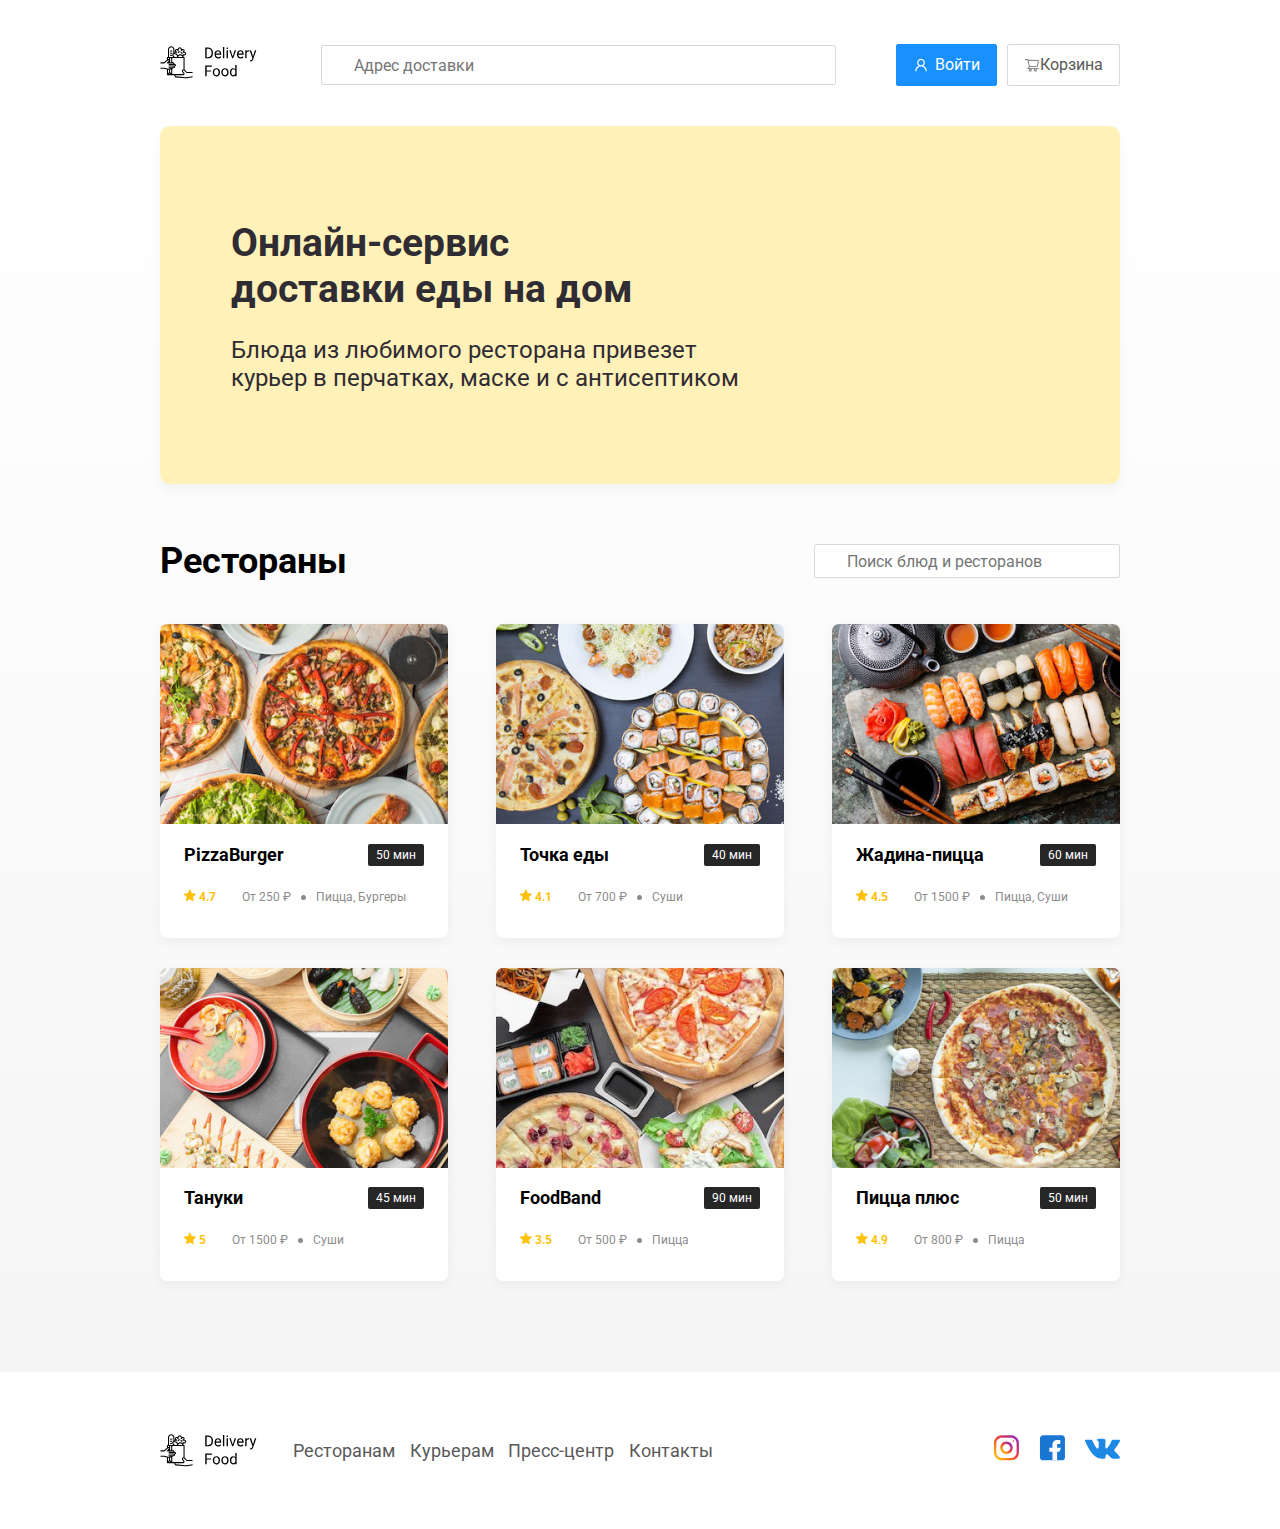
==== index.html @ aba54b5c "Add files via upload" ====
<!DOCTYPE html>
<html lang="ru">
<head>
    <meta charset="UTF-8">
    <meta name="viewport" content="width=device-width, initial-scale=1.0">
    <title>Delivery food - доставка еды</title>
    <link href="https://fonts.googleapis.com/css2?family=Roboto:wght@400;700&display=swap" rel="stylesheet">
    <link rel="stylesheet" href="css/normalize.css">
    <link rel="stylesheet" href="css/animate.css">
    <link rel="stylesheet" href="css/style.css">
</head>
<body class="animated fadeIn">
    <div class="container">
        <!-- Шапка -->
        <header class="header">
            <!-- Logo -->
            <a href="index.html">
                <img src="img\logo.svg" alt="Logo" class="logo" />
            </a>
            <!--  -->
            <input type="text" class="input input-address" placeholder="Адрес доставки" />
            <div class="buttons">
                <button class="button button-primary">
                    <img src="img/user.svg" alt="User-icon" class="button-icon" />
                    <span class="button-text">Войти</span>
                </button>
                <button class="button" id="cart-button">
                    <img src="img/shopping card.svg" alt="shopping-icon" />
                    <span class="button-text">Корзина</span>
                </button>
            </div>
        </header>
    </div>

    <main class="main">
        <div class="container">
            <section class="promo">
                <h1 class="promo-title">Онлайн-сервис<br />доставки еды на дом</h1>
                <p class="promo-text">Блюда из любимого ресторана привезет курьер в перчатках, маске и с антисептиком</p>
            </section>
            <section class="restaraunt">
                <div class="section-heading">
                    <h2 class="section-title">Рестораны</h2>
                    <input type="text" class="input input-search" placeholder="Поиск блюд и ресторанов" />
                </div>
                <div class="cards">
                        <a href="restaraunt-PizzaBurger.html" class="card">
                            <img src="img/card1.jpg" alt="image" class="card-image" />
                            <div class="card-text">
                                <div class="card-heading">
                                    <h3 class="card-title">PizzaBurger</h3>
                                    <span class="card-tag tag"> 50 мин</span>
                                </div>
                                <div class="card-info">
                                    <div class="rating"><img src="img/star.svg" alt="star" class="rating-star-icon" /> 4.7</div>
                                    <div class="price">От 250 ₽</div>
                                    <div class="category">Пицца, Бургеры</div>
                                </div>
                            </div>
                        </a>


                        <a href="restaraunt-PizzaBurger.html" class="card">
                            <img src="img/card2.jpg" alt="image" class="card-image" />
                            <div class="card-text">
                                <div class="card-heading">
                                    <h3 class="card-title">Точка еды</h3>
                                    <span class="card-tag tag"> 40 мин</span>
                                </div>
                                <div class="card-info">
                                    <div class="rating"><img src="img/star.svg" alt="star" class="rating-star-icon" /> 4.1</div>
                                    <div class="price">От 700 ₽</div>
                                    <div class="category">Суши</div>
                                </div>
                            </div>
                        </a>


                        <a href="restaraunt-PizzaBurger.html" class="card">
                            <img src="img/card3.jpg" alt="image" class="card-image" />
                            <div class="card-text">
                                <div class="card-heading">
                                    <h3 class="card-title">Жадина-пицца</h3>
                                    <span class="card-tag tag"> 60 мин</span>
                                </div>
                                <div class="card-info">
                                    <div class="rating"><img src="img/star.svg" alt="star" class="rating-star-icon" /> 4.5</div>
                                    <div class="price">От 1500 ₽</div>
                                    <div class="category">Пицца, Суши</div>
                                </div>
                            </div>
                        </a>



                        <a href="restaraunt-Tanuki.html.html" class="card">
                            <img src="img/card4.jpg" alt="image" class="card-image" />
                            <div class="card-text">
                                <div class="card-heading">
                                    <h3 class="card-title">Тануки</h3>
                                    <span class="card-tag tag"> 45 мин</span>
                                </div>
                                <div class="card-info">
                                    <div class="rating"><img src="img/star.svg" alt="star" class="rating-star-icon" /> 5</div>
                                    <div class="price">От 1500 ₽</div>
                                    <div class="category">Суши</div>
                                </div>
                            </div>
                        </a>



                        <a href="restaraunt-PizzaBurger.html" class="card">
                            <img src="img/card5.jpg" alt="image" class="card-image" />
                            <div class="card-text">
                                <div class="card-heading">
                                    <h3 class="card-title">FoodBand</h3>
                                    <span class="card-tag tag"> 90 мин</span>
                                </div>
                                <div class="card-info">
                                    <div class="rating"><img src="img/star.svg" alt="star" class="rating-star-icon" /> 3.5</div>
                                    <div class="price">От 500 ₽</div>
                                    <div class="category">Пицца</div>
                                </div>
                            </div>
                        </a>



                        <a href="restaraunt-PizzaBurger.html" class="card">
                            <img src="img/card6.jpg" alt="image" class="card-image" />
                            <div class="card-text">
                                <div class="card-heading">
                                    <h3 class="card-title">Пицца плюс</h3>
                                    <span class="card-tag tag"> 50 мин</span>
                                </div>
                                <div class="card-info">
                                    <div class="rating">
                                    <img src="img/star.svg" alt="star" class="rating-star-icon" /> 4.9</div>
                                    <div class="price">От 800 ₽</div>
                                    <div class="category">Пицца</div>
                                </div>
                            </div>
                        </a>


                </div>
            </section>
        </div>
    </main>
    <div class="container">
        <footer class="footer">
                <div class="info-footer">
                    <img src="img/logo.svg" alt="logo" class="logo logo-footer" />
                    <nav class="footer-nav">
                        <ul class="description">
                            <li class="text-description"><a href="#" class="link">Ресторанам</a></li>
                            <li class="text-description"><a href="#" class="link">Курьерам</a></li>
                            <li class="text-description"><a href="#" class="link">Пресс-центр</a></li>
                            <li class="text-description"><a href="#" class="link">Контакты</a></li>
                        </ul>
                    </nav>
                </div>
                <div class="sociality">
                    <a href="#" class="link"><img src="img/instagram-icon.svg" alt="instagram" /></a>
                    <a href="#" class="link"><img src="img/facebook-icon.svg" alt="facebook" /></a>
                    <a href="#" class="link"><img src="img/vkontakte-icon.svg" alt="vkontakte" /></a>
                </div>
        </footer>
    </div>
    <div class="modal animated fadeIn">
        <div class="modal-shopping-card">
            <div class="modal-header">
                <h3 class="modal-title">Корзина</h3>
                <button class="close button-close">&times;</button>
            </div>
            <div class="modal-body">
                <div class="food-row">
                    <span class="food-name">Крабсбургер</span>
                    <strong class="food-price">250 ₽</strong>
                    <div class="food-counter">
                        <button class="counter-button">-</button>
                        <span class="counter">1</span>
                        <button class="counter-button">+</button>
                    </div>
                </div>
                <div class="food-row">
                    <span class="food-name">Крабсбургер</span>
                    <strong class="food-price">250 ₽</strong>
                    <div class="food-counter">
                        <button class="counter-button">-</button>
                        <span class="counter">1</span>
                        <button class="counter-button">+</button>
                    </div>
                </div>                <div class="food-row">
                    <span class="food-name">Крабсбургер</span>
                    <strong class="food-price">250 ₽</strong>
                    <div class="food-counter">
                        <button class="counter-button">-</button>
                        <span class="counter">1</span>
                        <button class="counter-button">+</button>
                    </div>
                </div>                <div class="food-row">
                    <span class="food-name">Крабсбургер</span>
                    <strong class="food-price">250 ₽</strong>
                    <div class="food-counter">
                        <button class="counter-button">-</button>
                        <span class="counter">1</span>
                        <button class="counter-button">+</button>
                    </div>
                </div>                <div class="food-row">
                    <span class="food-name">Крабсбургер</span>
                    <strong class="food-price">250 ₽</strong>
                    <div class="food-counter">
                        <button class="counter-button">-</button>
                        <span class="counter">1</span>
                        <button class="counter-button">+</button>
                    </div>
                </div>
            </div>
            <div class="modal-footer">
                <span class="cart-price">1250 ₽</span>
                <button class="button button-primary">Оформить заказ</button>
                <button class="button ">Отмена</button>
            </div>
        </div>
    </div>
    <script src="js/main.js"></script>
</body>
</html>
---- css/style.css ----
* { 
    box-sizing: border-box;
}
body {
    font-family: 'Roboto', sans-serif;
    padding-top: 44px;
}
.container {
    max-width: 1200px;
    margin: auto;
    align-items: center;
}
.header {
    display: flex;
    align-items: center;
    justify-content: space-between;
    margin-bottom: 40px;
}
input {
    background: #FFFFFF;
    border: 1px solid #d9d9d9;
    border-radius: 2px;
    background-repeat: no-repeat;
    background-position: left 11px center ;
    padding-left: 32px; 
    font-size: 16px;
    line-height: 24px;
}
.input-address {
    flex: 0.8;
    height: 40px;
    background-image: url(..img/home.svg);
}
.input-search {
    width: 306px;
    height: 34px;
    background-image: url(..img/search.svg);
    margin-left: auto;
}
.buttons{
    display: flex;
    align-items: center;
}
.button {
    display: flex;
    align-items: center;
    padding: 8px 16px;
    background: #FFFFFF;
    border: 1px solid #D9D9D9;
    box-sizing: border-box;
    box-shadow: 0px 0px 2px rgba(0, 0, 0, 0.0015);
    border-radius: 2px;
    font-size: 16px;
    line-height: 24px;
    color: #595959;
}
.button-primary {
    background: #1890FF;
    border-radius: 2px;
    border: 1px solid #1890ff;
    color: #ffffff;
    margin-right: 10px;
}
.button-icon {
    margin-right: 6px;
}
.promo {
    padding: 68px 71px;
    background: #FFF1B8 url(..img/promo-img.png) no-repeat 815px -5px / 375px;
    border-radius: 10px;
    box-shadow: 0px 7px 12px rgba(158, 158, 163, 0.1);
    margin-bottom: 56px;
}
.promo-title {
    font-style: normal;
    font-weight: bold;
    font-size: 39px;
    line-height: 46px;
    color: #302C34;
    margin-bottom: 15px;
}
.promo-text {
    font-style: normal;
    font-weight: normal;
    font-size: 24px;
    line-height: 28px;
    color: #302C34;
    max-width: 540px;
}
.main {
    padding-bottom: 61px;
    background: linear-gradient(180deg, rgba(245, 245, 245, 0) 1.04%, #F5F5F5 100%)
}
.section-heading {
    display: flex;
    align-items: center;
    margin-bottom: 42px;
}
.section-title {
    margin: 0px;
    font-style: normal;
    font-weight: bold;
    font-size: 36px;
    line-height: 42px;
    color: #000000;
    margin-right: 30px;
}
.cards {
    display: flex;
    flex-wrap: wrap;
    align-items:flex-start;
    justify-content: space-between;
}
.card {
    background: #FFFFFF;
    box-shadow: 0px 4px 12px rgba(0, 0, 0, 0.05);
    border-radius: 7px;
    overflow: hidden;
    margin-bottom: 30px;
    flex-basis: 30%;
    transition: box-shadow 300ms ease-in-out;
}
.card:hover {
    box-shadow: 0px 4px 12px rgba(0, 0, 0, 0.20);
    transition: box-shadow 300ms ease-in-out;
}
.card-text {
    padding-top: 21px;
    padding-left: 24px;
    padding-right: 24px;
    padding-bottom: 35px;  
}
.card-heading {
    display: flex;
    align-items: center;
    justify-content: space-between;
    margin-bottom: 10px;
}
.card-title {
    margin: 0px;
    font-style: normal;
    font-weight: bold;
    font-size: 24px;
    line-height: 32px;
    color: #000000;
}
.card-tag {
    background: #262626;
    border-radius: 2px;
    font-style: normal;
    font-weight: normal;
    font-size: 12px;
    line-height: 20px;
    color: #FFFFFF;
    padding: 1px 8px;
}
.card-info {
    display: flex;
    align-items: center;
}
.ingredients {
    font-style: normal;
    font-weight: normal;
    font-size: 18px;
    line-height: 21px;
    color: #8C8C8C;
}
.card-buttons {
    display: flex;
    align-items: center;
    margin-top: 25px;
}
.strong-text {
    font-style: normal;
    font-weight: bold;
    font-size: 20px;
    line-height: 32px;
    color: #000000;
    margin-left: 22px;
}
.button-card-image {
    margin-left: 5px;
}
.card-image {
    width: 384px;
    height: 250px;
    object-fit: cover;
}

.rating {
    font-style: normal;
    font-weight: bold;
    font-size: 18px;
    line-height: 32px;
    color: #FFC107;
    margin-right: 26px;
}
.price, .category {
    font-style: normal;
    font-weight: normal;
    font-size: 18px;
    line-height: 32px;
    color: #8C8C8C;
}
.price::after {
    content: "";
    display: inline-block;
    vertical-align: middle;
    width: 5px;
    height: 5px;
    border-radius: 50%;
    background: #8C8C8C;
    margin-left: 10px;
}
.category {
    margin-left: 10px;
}
.footer {
    display: flex;
    align-items: center;
    justify-content: space-between;
    padding-top: 60px;
    padding-bottom: 60px;
}
.info-footer {
    display: flex;
    align-items: center;
}
.footer-nav {
    font-style: normal;
    font-weight: normal;
    font-size: 18px;
    line-height: 21px;
    color: #595959;
    margin-left: 32px;
    width: 420px;
    height: 21px;
}
.description {
    display: flex;
    justify-content: space-between;
    list-style: none;
    margin: 0px;
    padding: 0px;
}
a:hover , a {
    color: inherit;
    text-decoration: inherit;
}
.sociality {
    display: flex;
    justify-content: space-between;
    align-items: center;
    width: 127px;
}
.modal {
    position: fixed;
    left: 0;
    top: 0;
    width: 100%;
    height: 100%;
    background: rgba(0, 0, 0, 0.4);
    display: none;
}
.is-open {
    display: flex;
}
.modal-shopping-card {
    margin: auto;
    max-width: 780px;
    width: 95%;
    background: #FFFFFF;
    border-radius: 5px;
    padding: 40px 45px;
}
.modal-header {
    display: flex;
    align-items: center;
    justify-content: space-between;
    margin-bottom: 54px;
}
.modal-body {
    margin-bottom: 53px;
}
.modal-title {
    margin: 0;
    font-style: normal;
    font-weight: bold;
    font-size: 36px;
    line-height: 42px;
    color: #000000;
}
.close {
    font-size: 36px;
    border: none;
    color: #000000;
    background: transparent;
}
.food-row {
    display: flex;
    align-items: flex-start;
    justify-content: space-between;
    padding-bottom: 10px;
    border-bottom: 1px solid #D9D9D9;
}
.food-name {
    font-style: normal;
    font-weight: normal;
    font-size: 18px;
    line-height: 32px;
    color: #000000;
}
.food-price {
    margin-left: auto;
    font-style: normal;
    font-weight: bold;
    font-size: 20px;
    line-height: 32px;
    color: #000000;
}
.food-counter {
    margin-left: 47px;
}
.counter-button {
    width: 39px;
    height: 32px;
    font-style: normal;
    font-weight: normal;
    font-size: 14px;
    line-height: 22px;
    color: #40A9FF;
    background: transparent;
    border: 1px solid #40A9FF;
    box-sizing: border-box;
    border-radius: 2px;
}
.counter {
    font-style: normal;
    font-weight: normal;
    font-size: 16px;
    line-height: 24px;
    color: #000000;
    margin: 0 13px;
}
.modal-footer {
    display: flex;
    align-items: center;
    justify-content: flex-end;
}
.cart-price {
    padding: 15px 20px;
    background: #262626;
    border-radius: 5px;
    font-style: normal;
    font-weight: bold;
    font-size: 20px;
    line-height: 23px;
    color: #FAFAFA;
    margin-right: auto;
}
@media (max-width:1366px) {
    .container {
    max-width: 960px;
    }
    .promo {
        background: #FFF1B8 url(..img/promo-img.png) no-repeat 590px -5px / 375px;
    }
    .price, .category, .rating {
        font-size: 12px;
    }
    .card-title {
        font-size: 18px;
    }
    .card-text {
        padding-top: 10px;
        padding-bottom: 25px;
    }
    .card-image {
        height: 200px;
    }
    .rating-star-icon {
        width: 12px;
    }
}
@media (max-width: 992px) {
    .container {
        max-width: 750px;
    }
    .promo {
        padding: 29px 34px;
        background: #FFF1B8 url(..img/promo-img.png) no-repeat 540px center / 300px;
    }
    .card {
    flex-basis: 49%;
    }
    .price, .category, .rating {
        font-size: 18px;
    }
    .rating-star-icon {
        width: 18px;
    }
    .card-title {
        font-size: 24px;
    }
    .card-text {
        padding-top: 21px;
        padding-bottom: 35px;
    }
    .card-image {
        height: 200px;
    }
}
@media (max-width: 776px) {
    .container {
        max-width: 550px;
    }
    .promo {
        background: #FFF1B8 url(..img/promo-img.png) no-repeat 416px center / 300px;
    }
    .promo-title {
        font-size: 38px;
    }
    .promo-text {
        max-width: 400px;
    }
    .card {
        flex-basis: 100%;
    }
    .card-image {
        width: 100%;
        height: 300px;
    }
    .footer {
        flex-wrap: wrap;
        padding: 15px 0px;
    }
    .info-footer {
        flex-wrap: wrap;
    }
    .logo-footer {
        margin-bottom: 15px;
    }
    .footer-nav {
        margin: 0px;
        flex-basis: 100%;
        margin-bottom: 15px;
    }
}
@media (max-width: 590px) {
    .container {
        min-width: 300px;
    }
    .button-text {
        display: none;
    }
    .button-icon {
        margin: 0px;
    }
    .input-address { 
        order: 1;
        flex-basis: 100%;
        margin-top: 15px;
    }
    .header {
        flex-wrap: wrap;
    }
    .promo {
        background: #FFF1B8 url(..img/promo-img.png) no-repeat 198px 63px / 250px;
        padding: 29px 10px;
    }
    .promo-title {
        font-size: 24px;
        line-height: 25px;
    }
    .promo-text {
        max-width: 200px;
        font-size: 18px;
        line-height: 22px;
    }
    .section-heading {
        flex-wrap: wrap;
    }
    .section-title {
        margin-bottom: 5px;
    }
    .price, .category, .rating {
        font-size: 12px;
    }
    .rating-star-icon {
        width: 12px;
    }
    .card-title {
        font-size: 24px;
    }
    .card-text {
        padding-top: 16px;
        padding-bottom: 25px;
    }
    .card-image {
        height: 200px;
    }
    .main {
        padding-bottom: 41px;
    }
    .footer-nav {
        height: 100px;
    }
    .description {
        flex-direction: column;
    }
    .text-description:not(:last-child) {
        padding-bottom: 5px;
    }
}
@media (max-width: 542px) {
    .input-search {
        margin-left: 1px;
    }
}
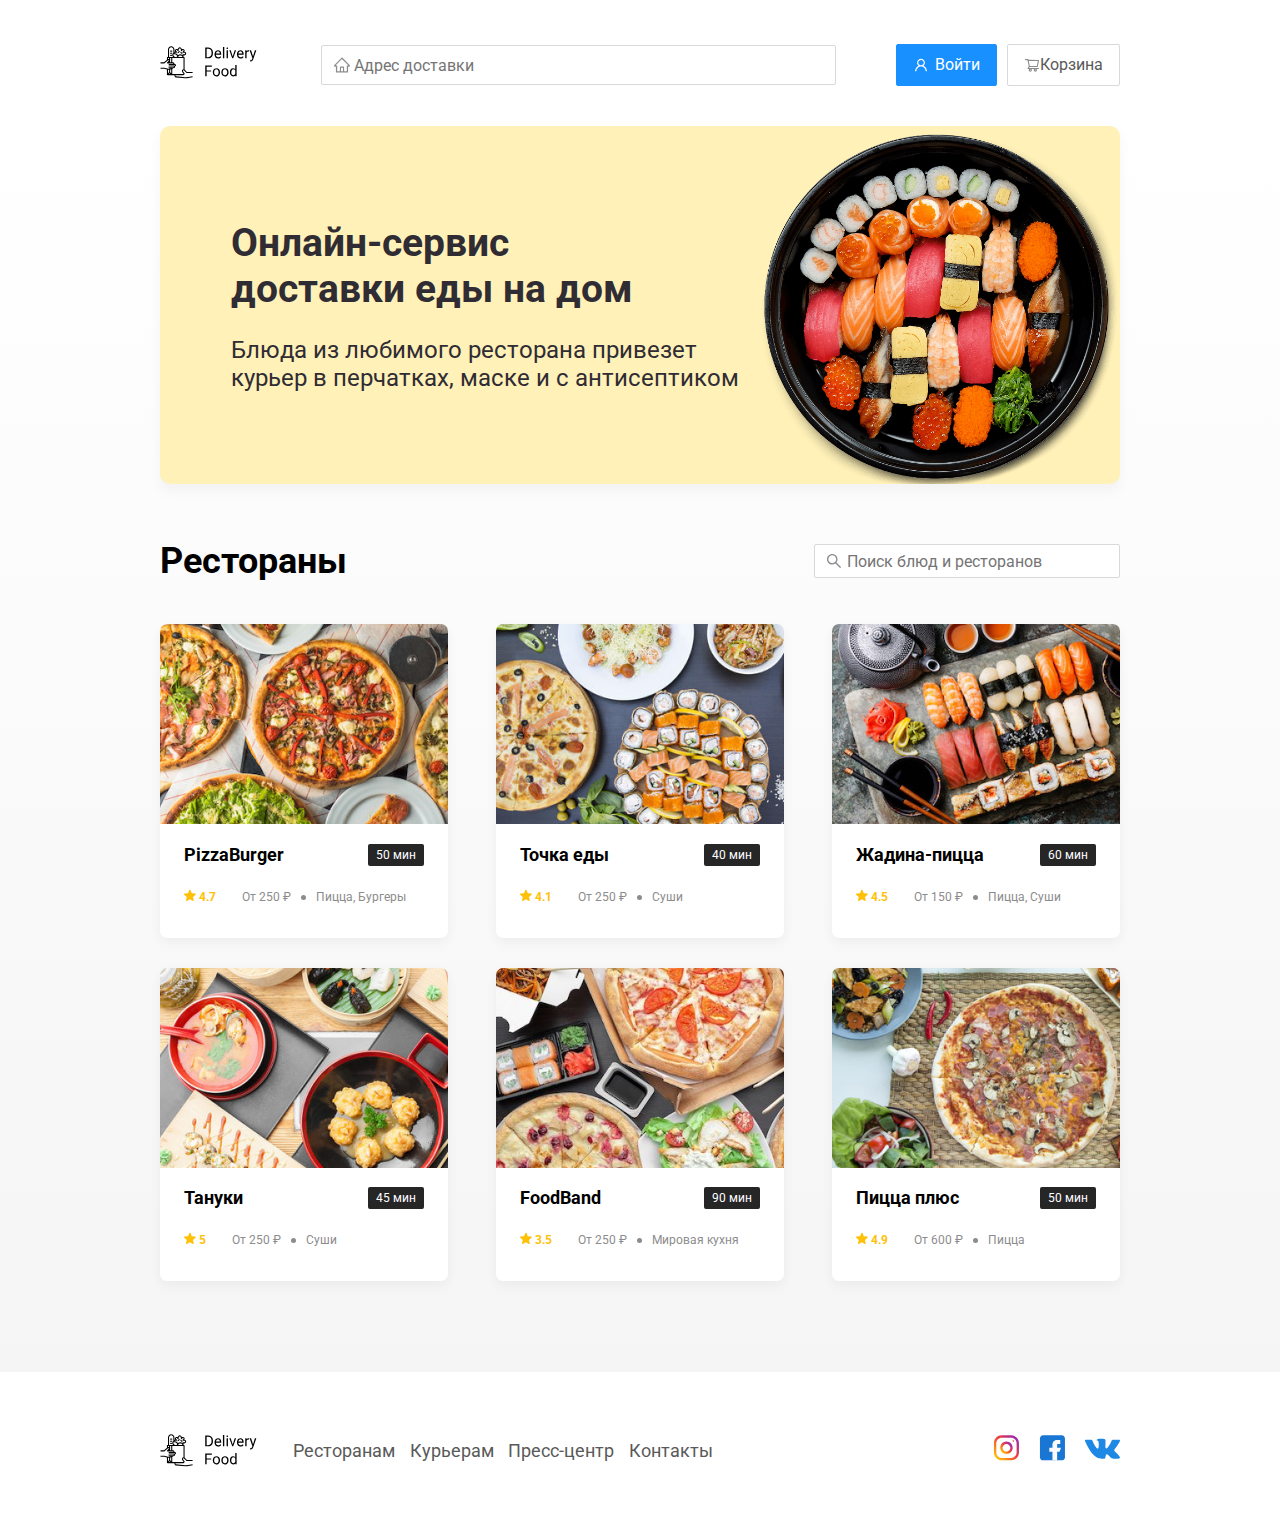
==== commit e67a15eb: "Add files via upload" ====
--- a/index.html
+++ b/index.html
@@ -20,11 +20,11 @@
             <!--  -->
             <input type="text" class="input input-address" placeholder="Адрес доставки" />
             <div class="buttons">
-                <button class="button button-primary">
+                <button class="button button-primary fade">
                     <img src="img/user.svg" alt="User-icon" class="button-icon" />
                     <span class="button-text">Войти</span>
                 </button>
-                <button class="button" id="cart-button">
+                <button class="button shadowEffect" id="cart-button">
                     <img src="img/shopping card.svg" alt="shopping-icon" />
                     <span class="button-text">Корзина</span>
                 </button>
@@ -60,7 +60,7 @@
                         </a>
 
 
-                        <a href="restaraunt-PizzaBurger.html" class="card">
+                        <a href="restaraunt-Tochka.html" class="card">
                             <img src="img/card2.jpg" alt="image" class="card-image" />
                             <div class="card-text">
                                 <div class="card-heading">
@@ -69,14 +69,14 @@
                                 </div>
                                 <div class="card-info">
                                     <div class="rating"><img src="img/star.svg" alt="star" class="rating-star-icon" /> 4.1</div>
-                                    <div class="price">От 700 ₽</div>
+                                    <div class="price">От 250 ₽</div>
                                     <div class="category">Суши</div>
                                 </div>
                             </div>
                         </a>
 
 
-                        <a href="restaraunt-PizzaBurger.html" class="card">
+                        <a href="restaraunt-bird.html" class="card">
                             <img src="img/card3.jpg" alt="image" class="card-image" />
                             <div class="card-text">
                                 <div class="card-heading">
@@ -85,7 +85,7 @@
                                 </div>
                                 <div class="card-info">
                                     <div class="rating"><img src="img/star.svg" alt="star" class="rating-star-icon" /> 4.5</div>
-                                    <div class="price">От 1500 ₽</div>
+                                    <div class="price">От 150 ₽</div>
                                     <div class="category">Пицца, Суши</div>
                                 </div>
                             </div>
@@ -93,7 +93,7 @@
 
 
 
-                        <a href="restaraunt-Tanuki.html.html" class="card">
+                        <a href="restaraunt-Tanuki.html" class="card">
                             <img src="img/card4.jpg" alt="image" class="card-image" />
                             <div class="card-text">
                                 <div class="card-heading">
@@ -102,7 +102,7 @@
                                 </div>
                                 <div class="card-info">
                                     <div class="rating"><img src="img/star.svg" alt="star" class="rating-star-icon" /> 5</div>
-                                    <div class="price">От 1500 ₽</div>
+                                    <div class="price">От 250 ₽</div>
                                     <div class="category">Суши</div>
                                 </div>
                             </div>
@@ -110,7 +110,7 @@
 
 
 
-                        <a href="restaraunt-PizzaBurger.html" class="card">
+                        <a href="restaraunt-FoodBand.html" class="card">
                             <img src="img/card5.jpg" alt="image" class="card-image" />
                             <div class="card-text">
                                 <div class="card-heading">
@@ -119,15 +119,15 @@
                                 </div>
                                 <div class="card-info">
                                     <div class="rating"><img src="img/star.svg" alt="star" class="rating-star-icon" /> 3.5</div>
-                                    <div class="price">От 500 ₽</div>
-                                    <div class="category">Пицца</div>
-                                </div>
-                            </div>
-                        </a>
-
-
-
-                        <a href="restaraunt-PizzaBurger.html" class="card">
+                                    <div class="price">От 250 ₽</div>
+                                    <div class="category">Мировая кухня</div>
+                                </div>
+                            </div>
+                        </a>
+
+
+
+                        <a href="restaraunt-PizzaPlus.html" class="card">
                             <img src="img/card6.jpg" alt="image" class="card-image" />
                             <div class="card-text">
                                 <div class="card-heading">
@@ -137,7 +137,7 @@
                                 <div class="card-info">
                                     <div class="rating">
                                     <img src="img/star.svg" alt="star" class="rating-star-icon" /> 4.9</div>
-                                    <div class="price">От 800 ₽</div>
+                                    <div class="price">От 600 ₽</div>
                                     <div class="category">Пицца</div>
                                 </div>
                             </div>
@@ -162,9 +162,9 @@
                     </nav>
                 </div>
                 <div class="sociality">
-                    <a href="#" class="link"><img src="img/instagram-icon.svg" alt="instagram" /></a>
-                    <a href="#" class="link"><img src="img/facebook-icon.svg" alt="facebook" /></a>
-                    <a href="#" class="link"><img src="img/vkontakte-icon.svg" alt="vkontakte" /></a>
+                    <a href="https://www.instagram.com/volodya154/" class="link"><img src="img/instagram-icon.svg" alt="instagram" /></a>
+                    <a href="https://www.facebook.com/profile.php?id=100011109274484&ref=bookmarks" class="link"><img src="img/facebook-icon.svg" alt="facebook" /></a>
+                    <a href="https://vk.com/id88809323" class="link"><img src="img/vkontakte-icon.svg" alt="vkontakte" /></a>
                 </div>
         </footer>
     </div>
--- a/css/style.css
+++ b/css/style.css
@@ -29,12 +29,12 @@
 .input-address {
     flex: 0.8;
     height: 40px;
-    background-image: url(..img/home.svg);
+    background-image: url(../img/home.svg);
 }
 .input-search {
     width: 306px;
     height: 34px;
-    background-image: url(..img/search.svg);
+    background-image: url(../img/search.svg);
     margin-left: auto;
 }
 .buttons{
@@ -53,6 +53,11 @@
     font-size: 16px;
     line-height: 24px;
     color: #595959;
+    transition: box-shadow ease-in-out 300ms;
+}
+.shadowEffect:hover {
+    box-shadow: 0px 0px 2px rgba(0, 0, 0, 0.45);
+    transition: box-shadow ease-in-out 300ms;
 }
 .button-primary {
     background: #1890FF;
@@ -60,13 +65,19 @@
     border: 1px solid #1890ff;
     color: #ffffff;
     margin-right: 10px;
-}
+    transition: ease-in-out 300ms;
+}
+.fade:hover {
+    opacity: 0.6;
+    transition: ease-in-out 300ms;
+}
+
 .button-icon {
     margin-right: 6px;
 }
 .promo {
     padding: 68px 71px;
-    background: #FFF1B8 url(..img/promo-img.png) no-repeat 815px -5px / 375px;
+    background: #FFF1B8 url(../img/promo-img.png) no-repeat 815px -5px / 375px;
     border-radius: 10px;
     box-shadow: 0px 7px 12px rgba(158, 158, 163, 0.1);
     margin-bottom: 56px;
@@ -159,11 +170,22 @@
     align-items: center;
 }
 .ingredients {
+    -ms-text-overflow: ellipsis;
+    text-overflow: ellipsis;
+    overflow: hidden;
+    -ms-line-clamp: 2;
+    -webkit-line-clamp: 2;
+    line-clamp: 2;
+    display: -webkit-box;
+    display: box;
+    word-wrap: break-word;
+    -webkit-box-orient: vertical;
+    box-orient: vertical;
     font-style: normal;
     font-weight: normal;
     font-size: 18px;
     line-height: 21px;
-    color: #8C8C8C;
+    color: #8C8C8C;  
 }
 .card-buttons {
     display: flex;
@@ -253,6 +275,10 @@
     align-items: center;
     width: 127px;
 }
+.link:hover {
+    color: #303030;
+
+}
 .modal {
     position: fixed;
     left: 0;
@@ -363,7 +389,7 @@
     max-width: 960px;
     }
     .promo {
-        background: #FFF1B8 url(..img/promo-img.png) no-repeat 590px -5px / 375px;
+        background: #FFF1B8 url(../img/promo-img.png) no-repeat 590px -5px / 375px;
     }
     .price, .category, .rating {
         font-size: 12px;
@@ -388,7 +414,7 @@
     }
     .promo {
         padding: 29px 34px;
-        background: #FFF1B8 url(..img/promo-img.png) no-repeat 540px center / 300px;
+        background: #FFF1B8 url(../img/promo-img.png) no-repeat 540px center / 300px;
     }
     .card {
     flex-basis: 49%;
@@ -415,7 +441,7 @@
         max-width: 550px;
     }
     .promo {
-        background: #FFF1B8 url(..img/promo-img.png) no-repeat 416px center / 300px;
+        background: #FFF1B8 url(../img/promo-img.png) no-repeat 416px center / 300px;
     }
     .promo-title {
         font-size: 38px;
@@ -465,7 +491,7 @@
         flex-wrap: wrap;
     }
     .promo {
-        background: #FFF1B8 url(..img/promo-img.png) no-repeat 198px 63px / 250px;
+        background: #FFF1B8 url(../img/promo-img.png) no-repeat 198px 63px / 250px;
         padding: 29px 10px;
     }
     .promo-title {
@@ -516,4 +542,30 @@
     .input-search {
         margin-left: 1px;
     }
+}
+@media (max-width: 480px) {
+    .food-name {
+        font-size: 12px;
+        line-height: 32px;
+    }
+    .food-price {
+        font-size: 14px;
+        line-height: 32px;
+    }
+    .counter-button {
+        width: 26px;
+        height: 22px;
+        font-size: 8px;
+        line-height: 16px;
+    }
+    .counter {
+        font-size: 10px;
+        line-height: 24px;
+    }
+    .modal-footer {
+        flex-wrap: wrap;
+    }
+    .modal-footer .button-primary {
+        margin-right: 0;
+    } 
 }